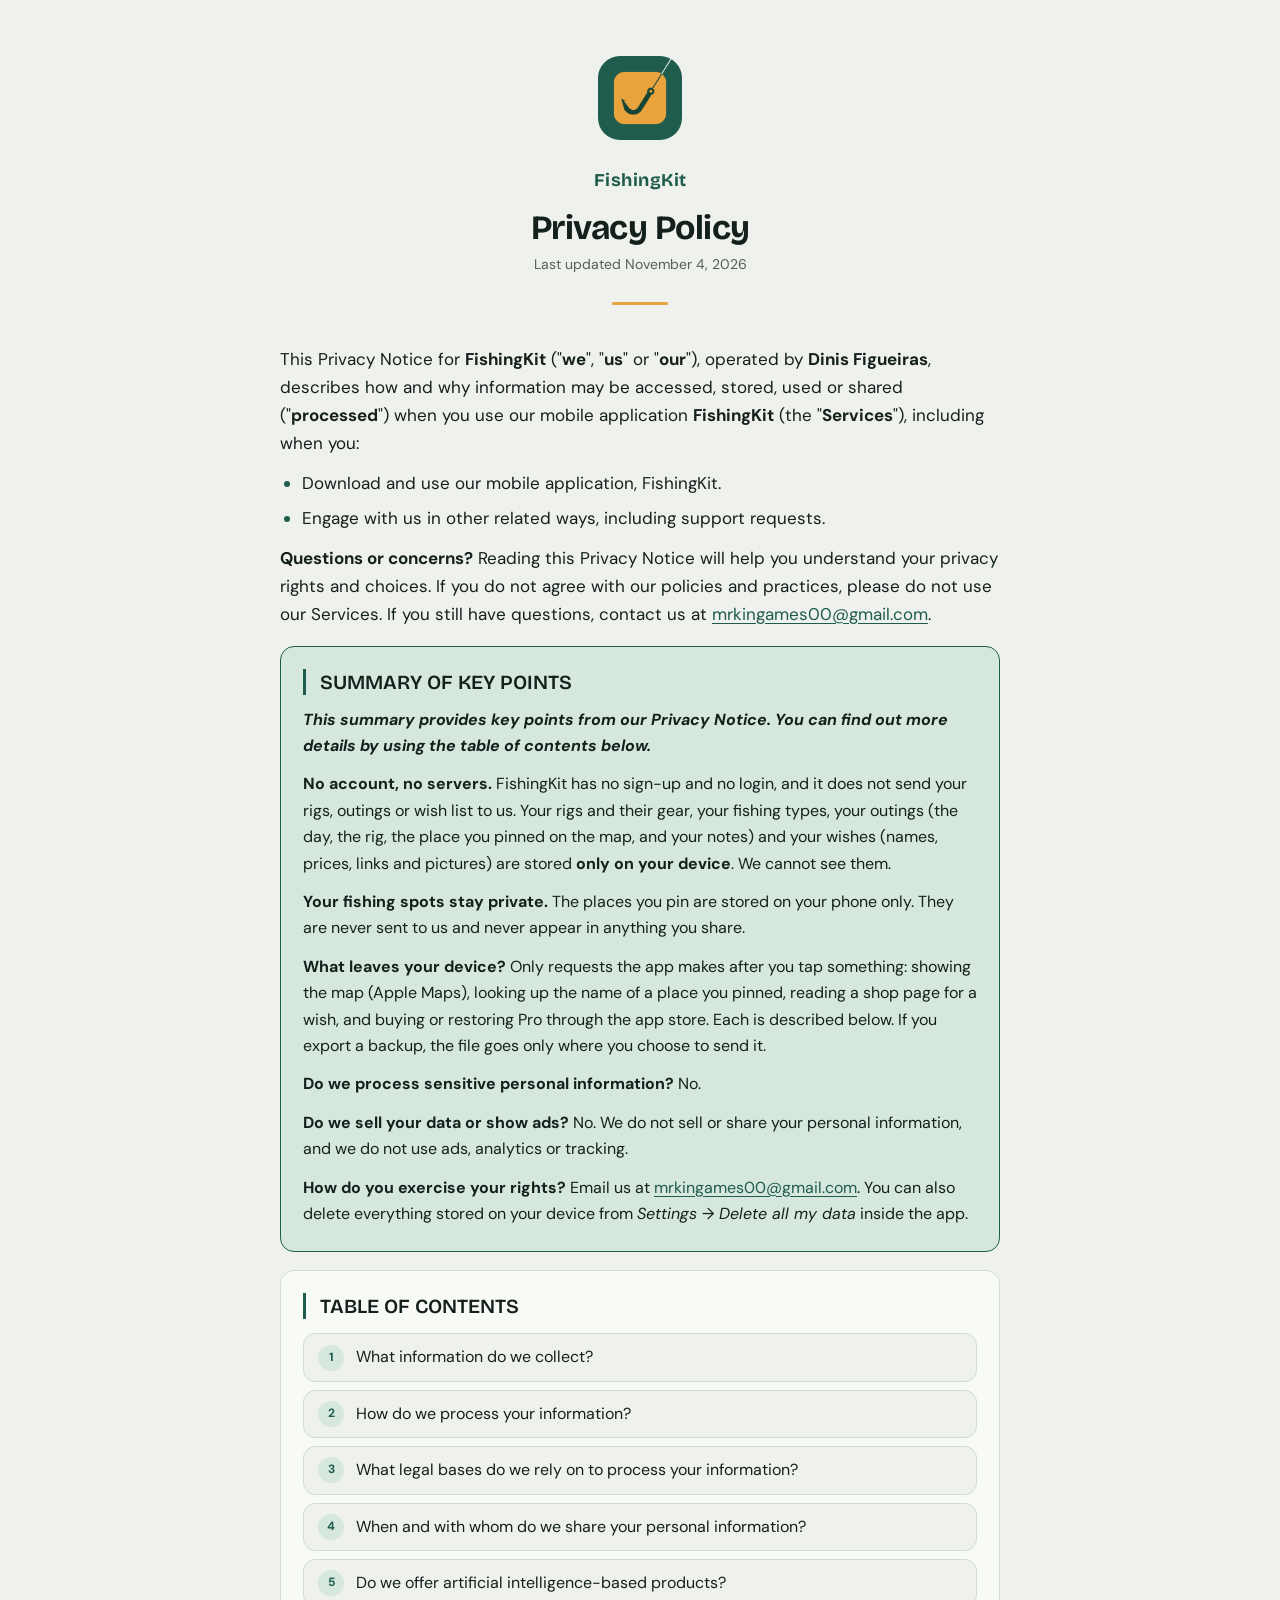
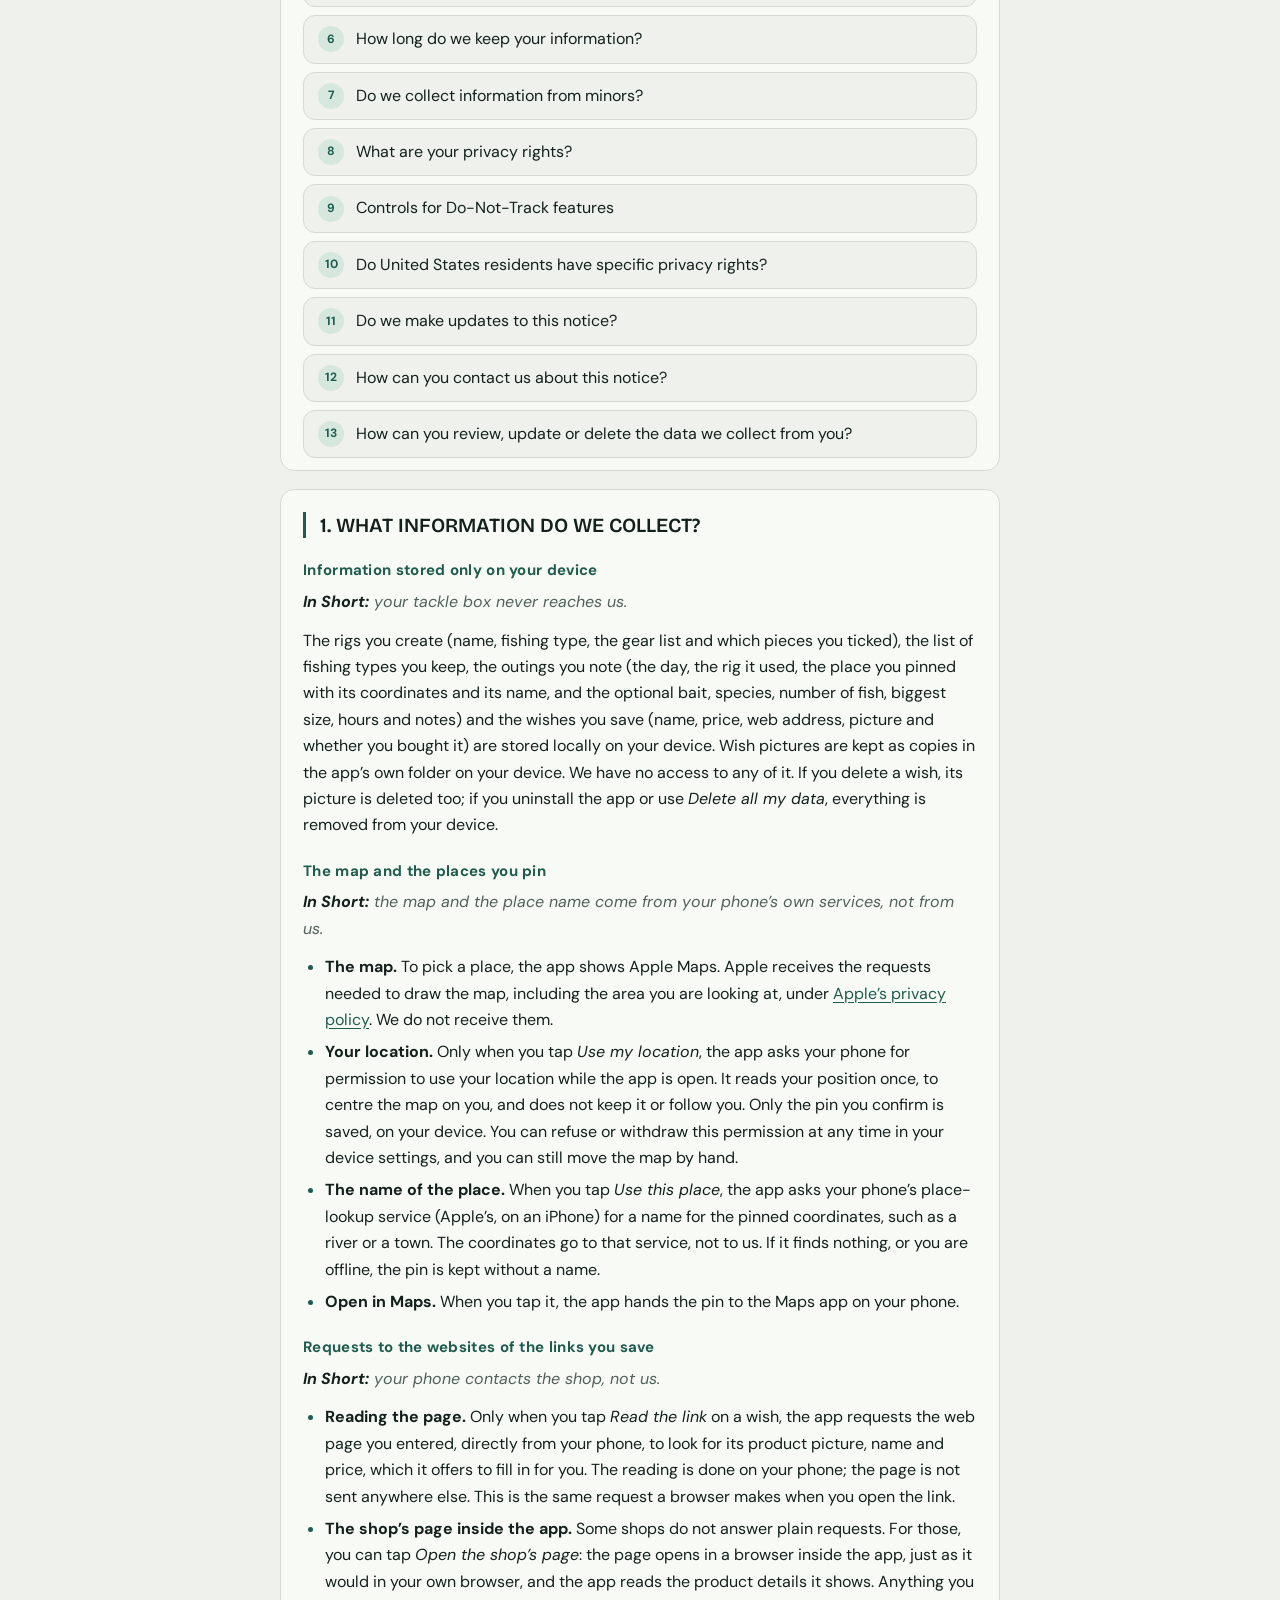
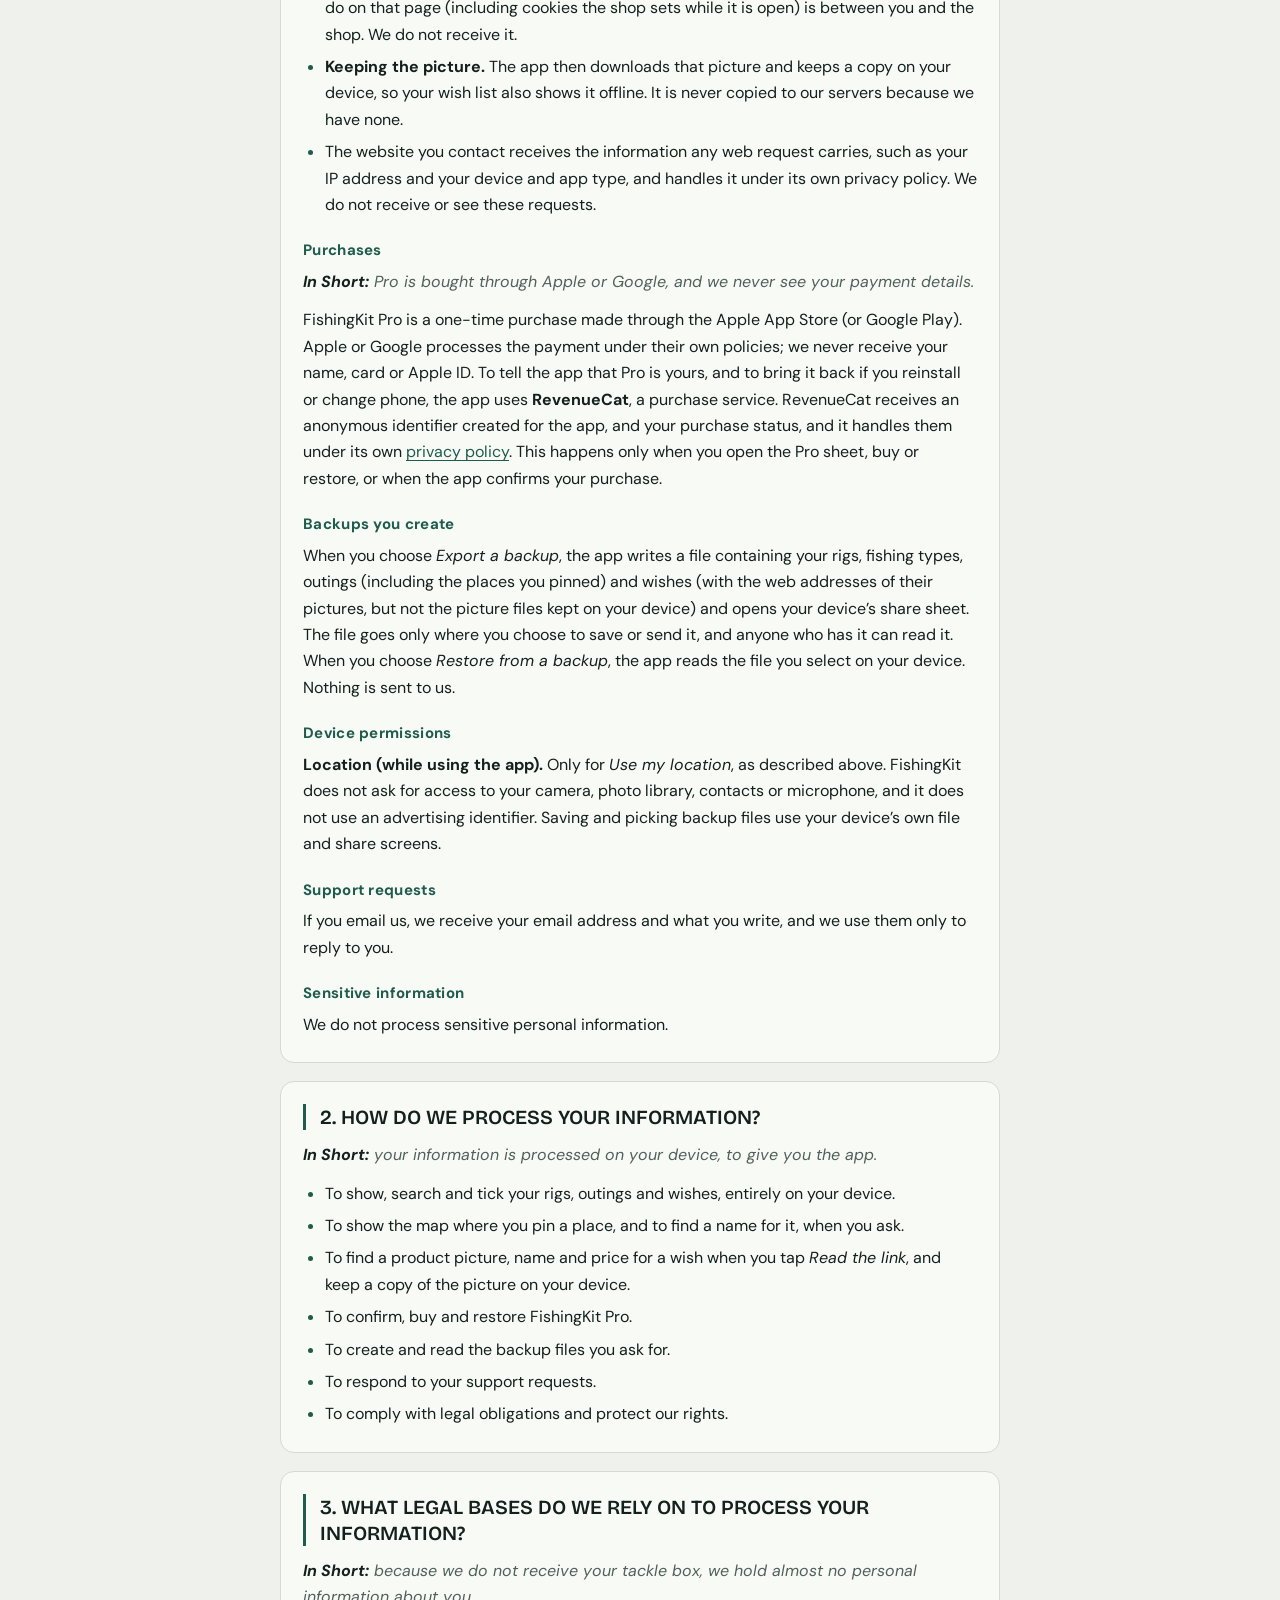
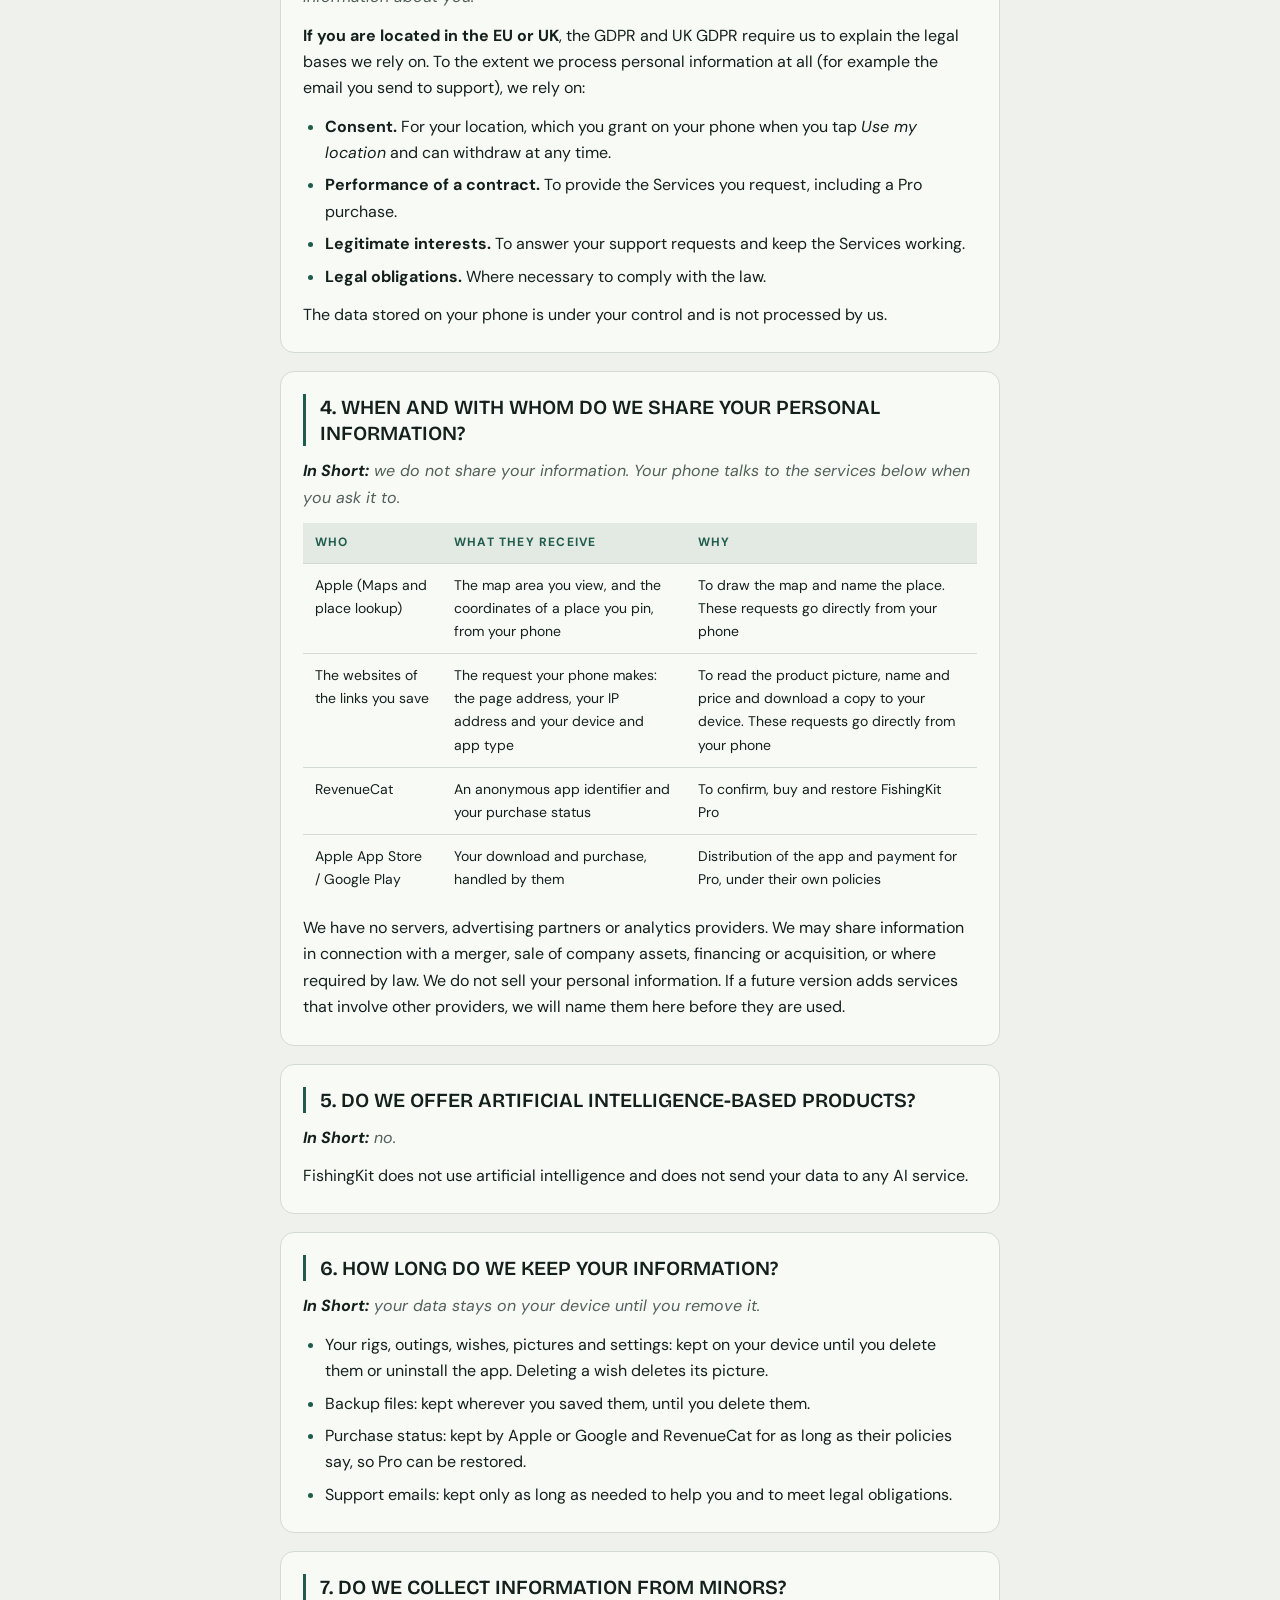
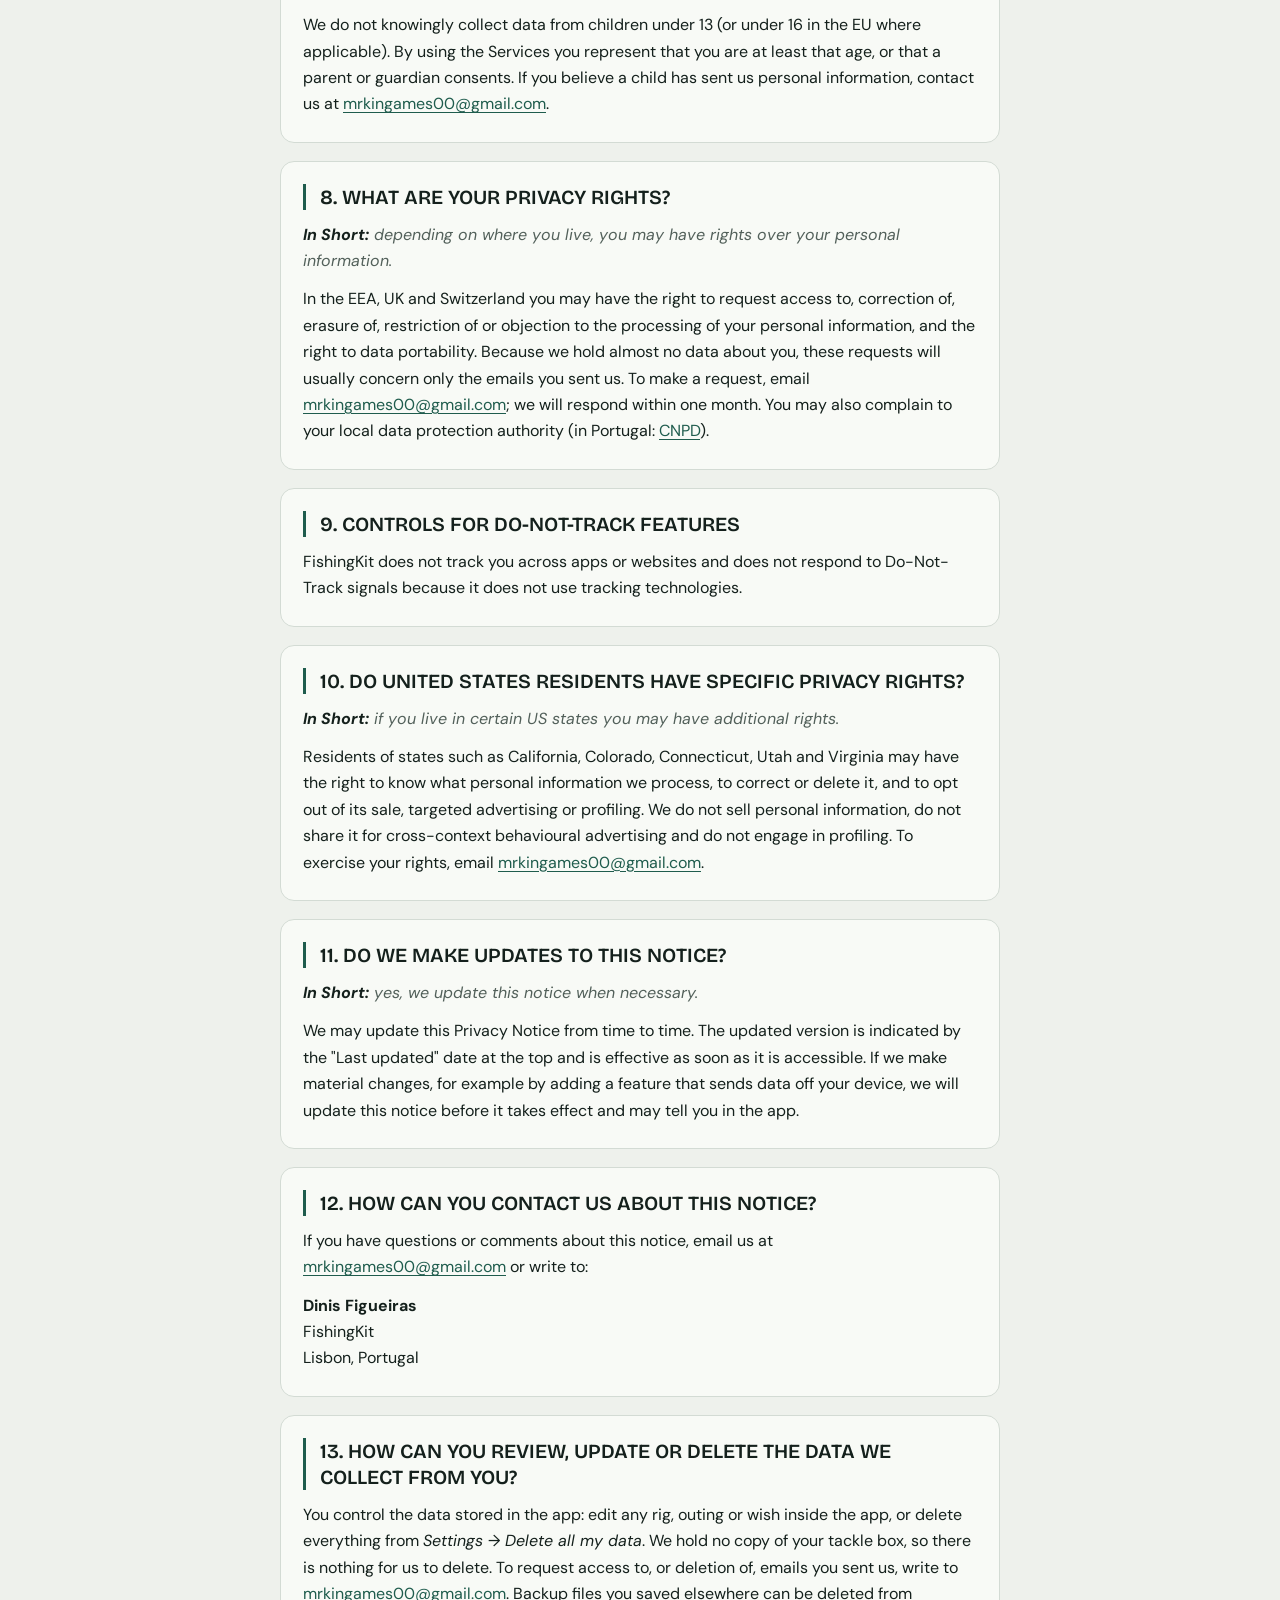
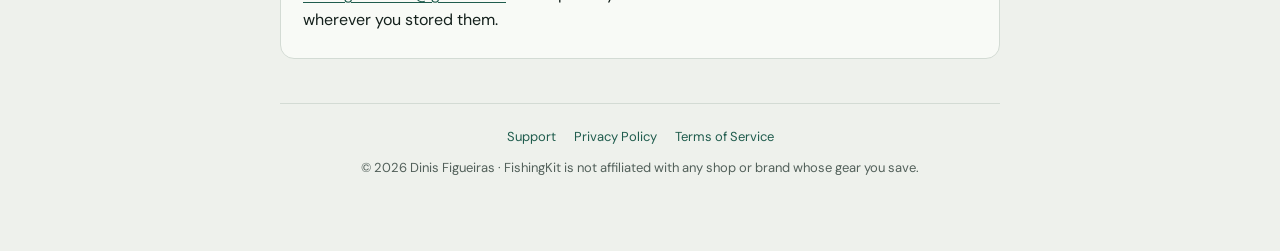
==== privacy.html @ 6d9bc1a1 "FishingKit legal site: help and support, privacy policy and terms Co-Authored-By: Claude Sonnet 5.5 " ====
<!DOCTYPE html>
<html lang="en">
<head>
<meta charset="utf-8">
<meta name="viewport" content="width=device-width, initial-scale=1">
<meta name="theme-color" content="#EEF1EC">
<title>FishingKit: Privacy Policy</title>
<link rel="icon" href="icon.png">
<link rel="preconnect" href="https://fonts.googleapis.com">
<link rel="stylesheet" href="https://fonts.googleapis.com/css2?family=Bricolage+Grotesque:wght@600;700&amp;family=DM+Sans:wght@400;500;700&amp;display=swap">
<link rel="stylesheet" href="style.css">
</head>
<body>
<div class="wrap">

<header class="site-header">
  <a href="./"><img class="logo" src="icon.png" alt="FishingKit" width="84" height="84"></a>
  <div class="lockup">FishingKit</div>
  <h1>Privacy Policy</h1>
  <p class="subtitle">Last updated November 4, 2026</p>
  <div class="rule"></div>
</header>

<div class="lead"><p>This Privacy Notice for <strong>FishingKit</strong> ("<strong>we</strong>", "<strong>us</strong>" or "<strong>our</strong>"), operated by <strong>Dinis Figueiras</strong>, describes how and why information may be accessed, stored, used or shared ("<strong>processed</strong>") when you use our mobile application <strong>FishingKit</strong> (the "<strong>Services</strong>"), including when you:</p>
<ul>
  <li>Download and use our mobile application, FishingKit.</li>
  <li>Engage with us in other related ways, including support requests.</li>
</ul>
<p><strong>Questions or concerns?</strong> Reading this Privacy Notice will help you understand your privacy rights and choices. If you do not agree with our policies and practices, please do not use our Services. If you still have questions, contact us at <a href="mailto:mrkingames00@gmail.com">mrkingames00@gmail.com</a>.</p></div>

<section class="summary"><h2>SUMMARY OF KEY POINTS</h2>
<p><strong><em>This summary provides key points from our Privacy Notice. You can find out more details by using the table of contents below.</em></strong></p>
<p><strong>No account, no servers.</strong> FishingKit has no sign-up and no login, and it does not send your rigs, outings or wish list to us. Your rigs and their gear, your fishing types, your outings (the day, the rig, the place you pinned on the map, and your notes) and your wishes (names, prices, links and pictures) are stored <strong>only on your device</strong>. We cannot see them.</p>
<p><strong>Your fishing spots stay private.</strong> The places you pin are stored on your phone only. They are never sent to us and never appear in anything you share.</p>
<p><strong>What leaves your device?</strong> Only requests the app makes after you tap something: showing the map (Apple Maps), looking up the name of a place you pinned, reading a shop page for a wish, and buying or restoring Pro through the app store. Each is described below. If you export a backup, the file goes only where you choose to send it.</p>
<p><strong>Do we process sensitive personal information?</strong> No.</p>
<p><strong>Do we sell your data or show ads?</strong> No. We do not sell or share your personal information, and we do not use ads, analytics or tracking.</p>
<p><strong>How do you exercise your rights?</strong> Email us at <a href="mailto:mrkingames00@gmail.com">mrkingames00@gmail.com</a>. You can also delete everything stored on your device from <em>Settings &rarr; Delete all my data</em> inside the app.</p></section>

<section><h2 id="toc">TABLE OF CONTENTS</h2>
<ol>
  <li><a href="#infocollect">What information do we collect?</a></li>
  <li><a href="#infouse">How do we process your information?</a></li>
  <li><a href="#legalbases">What legal bases do we rely on to process your information?</a></li>
  <li><a href="#whoshare">When and with whom do we share your personal information?</a></li>
  <li><a href="#ai">Do we offer artificial intelligence-based products?</a></li>
  <li><a href="#inforetain">How long do we keep your information?</a></li>
  <li><a href="#infominors">Do we collect information from minors?</a></li>
  <li><a href="#privacyrights">What are your privacy rights?</a></li>
  <li><a href="#DNT">Controls for Do-Not-Track features</a></li>
  <li><a href="#uslaws">Do United States residents have specific privacy rights?</a></li>
  <li><a href="#policyupdates">Do we make updates to this notice?</a></li>
  <li><a href="#contact">How can you contact us about this notice?</a></li>
  <li><a href="#request">How can you review, update or delete the data we collect from you?</a></li>
</ol></section>

<section><h2 id="infocollect">1. WHAT INFORMATION DO WE COLLECT?</h2>
<h3>Information stored only on your device</h3>
<p class="short"><strong>In Short:</strong> your tackle box never reaches us.</p>
<p>The rigs you create (name, fishing type, the gear list and which pieces you ticked), the list of fishing types you keep, the outings you note (the day, the rig it used, the place you pinned with its coordinates and its name, and the optional bait, species, number of fish, biggest size, hours and notes) and the wishes you save (name, price, web address, picture and whether you bought it) are stored locally on your device. Wish pictures are kept as copies in the app&rsquo;s own folder on your device. We have no access to any of it. If you delete a wish, its picture is deleted too; if you uninstall the app or use <em>Delete all my data</em>, everything is removed from your device.</p>

<h3>The map and the places you pin</h3>
<p class="short"><strong>In Short:</strong> the map and the place name come from your phone&rsquo;s own services, not from us.</p>
<ul>
  <li><strong>The map.</strong> To pick a place, the app shows Apple Maps. Apple receives the requests needed to draw the map, including the area you are looking at, under <a href="https://www.apple.com/legal/privacy/" target="_blank" rel="noopener noreferrer">Apple&rsquo;s privacy policy</a>. We do not receive them.</li>
  <li><strong>Your location.</strong> Only when you tap <em>Use my location</em>, the app asks your phone for permission to use your location while the app is open. It reads your position once, to centre the map on you, and does not keep it or follow you. Only the pin you confirm is saved, on your device. You can refuse or withdraw this permission at any time in your device settings, and you can still move the map by hand.</li>
  <li><strong>The name of the place.</strong> When you tap <em>Use this place</em>, the app asks your phone&rsquo;s place-lookup service (Apple&rsquo;s, on an iPhone) for a name for the pinned coordinates, such as a river or a town. The coordinates go to that service, not to us. If it finds nothing, or you are offline, the pin is kept without a name.</li>
  <li><strong>Open in Maps.</strong> When you tap it, the app hands the pin to the Maps app on your phone.</li>
</ul>

<h3>Requests to the websites of the links you save</h3>
<p class="short"><strong>In Short:</strong> your phone contacts the shop, not us.</p>
<ul>
  <li><strong>Reading the page.</strong> Only when you tap <em>Read the link</em> on a wish, the app requests the web page you entered, directly from your phone, to look for its product picture, name and price, which it offers to fill in for you. The reading is done on your phone; the page is not sent anywhere else. This is the same request a browser makes when you open the link.</li>
  <li><strong>The shop&rsquo;s page inside the app.</strong> Some shops do not answer plain requests. For those, you can tap <em>Open the shop&rsquo;s page</em>: the page opens in a browser inside the app, just as it would in your own browser, and the app reads the product details it shows. Anything you do on that page (including cookies the shop sets while it is open) is between you and the shop. We do not receive it.</li>
  <li><strong>Keeping the picture.</strong> The app then downloads that picture and keeps a copy on your device, so your wish list also shows it offline. It is never copied to our servers because we have none.</li>
  <li>The website you contact receives the information any web request carries, such as your IP address and your device and app type, and handles it under its own privacy policy. We do not receive or see these requests.</li>
</ul>

<h3>Purchases</h3>
<p class="short"><strong>In Short:</strong> Pro is bought through Apple or Google, and we never see your payment details.</p>
<p>FishingKit Pro is a one-time purchase made through the Apple App Store (or Google Play). Apple or Google processes the payment under their own policies; we never receive your name, card or Apple ID. To tell the app that Pro is yours, and to bring it back if you reinstall or change phone, the app uses <strong>RevenueCat</strong>, a purchase service. RevenueCat receives an anonymous identifier created for the app, and your purchase status, and it handles them under its own <a href="https://www.revenuecat.com/privacy" target="_blank" rel="noopener noreferrer">privacy policy</a>. This happens only when you open the Pro sheet, buy or restore, or when the app confirms your purchase.</p>

<h3>Backups you create</h3>
<p>When you choose <em>Export a backup</em>, the app writes a file containing your rigs, fishing types, outings (including the places you pinned) and wishes (with the web addresses of their pictures, but not the picture files kept on your device) and opens your device&rsquo;s share sheet. The file goes only where you choose to save or send it, and anyone who has it can read it. When you choose <em>Restore from a backup</em>, the app reads the file you select on your device. Nothing is sent to us.</p>

<h3>Device permissions</h3>
<p><strong>Location (while using the app).</strong> Only for <em>Use my location</em>, as described above. FishingKit does not ask for access to your camera, photo library, contacts or microphone, and it does not use an advertising identifier. Saving and picking backup files use your device&rsquo;s own file and share screens.</p>

<h3>Support requests</h3>
<p>If you email us, we receive your email address and what you write, and we use them only to reply to you.</p>

<h3>Sensitive information</h3>
<p>We do not process sensitive personal information.</p></section>

<section><h2 id="infouse">2. HOW DO WE PROCESS YOUR INFORMATION?</h2>
<p class="short"><strong>In Short:</strong> your information is processed on your device, to give you the app.</p>
<ul>
  <li>To show, search and tick your rigs, outings and wishes, entirely on your device.</li>
  <li>To show the map where you pin a place, and to find a name for it, when you ask.</li>
  <li>To find a product picture, name and price for a wish when you tap <em>Read the link</em>, and keep a copy of the picture on your device.</li>
  <li>To confirm, buy and restore FishingKit Pro.</li>
  <li>To create and read the backup files you ask for.</li>
  <li>To respond to your support requests.</li>
  <li>To comply with legal obligations and protect our rights.</li>
</ul></section>

<section><h2 id="legalbases">3. WHAT LEGAL BASES DO WE RELY ON TO PROCESS YOUR INFORMATION?</h2>
<p class="short"><strong>In Short:</strong> because we do not receive your tackle box, we hold almost no personal information about you.</p>
<p><strong>If you are located in the EU or UK</strong>, the GDPR and UK GDPR require us to explain the legal bases we rely on. To the extent we process personal information at all (for example the email you send to support), we rely on:</p>
<ul>
  <li><strong>Consent.</strong> For your location, which you grant on your phone when you tap <em>Use my location</em> and can withdraw at any time.</li>
  <li><strong>Performance of a contract.</strong> To provide the Services you request, including a Pro purchase.</li>
  <li><strong>Legitimate interests.</strong> To answer your support requests and keep the Services working.</li>
  <li><strong>Legal obligations.</strong> Where necessary to comply with the law.</li>
</ul>
<p>The data stored on your phone is under your control and is not processed by us.</p></section>

<section><h2 id="whoshare">4. WHEN AND WITH WHOM DO WE SHARE YOUR PERSONAL INFORMATION?</h2>
<p class="short"><strong>In Short:</strong> we do not share your information. Your phone talks to the services below when you ask it to.</p>
<div class="table-scroll"><table>
  <tr><th>Who</th><th>What they receive</th><th>Why</th></tr>
  <tr><td>Apple (Maps and place lookup)</td><td>The map area you view, and the coordinates of a place you pin, from your phone</td><td>To draw the map and name the place. These requests go directly from your phone</td></tr>
  <tr><td>The websites of the links you save</td><td>The request your phone makes: the page address, your IP address and your device and app type</td><td>To read the product picture, name and price and download a copy to your device. These requests go directly from your phone</td></tr>
  <tr><td>RevenueCat</td><td>An anonymous app identifier and your purchase status</td><td>To confirm, buy and restore FishingKit Pro</td></tr>
  <tr><td>Apple App Store / Google Play</td><td>Your download and purchase, handled by them</td><td>Distribution of the app and payment for Pro, under their own policies</td></tr>
</table></div>
<p>We have no servers, advertising partners or analytics providers. We may share information in connection with a merger, sale of company assets, financing or acquisition, or where required by law. We do not sell your personal information. If a future version adds services that involve other providers, we will name them here before they are used.</p></section>

<section><h2 id="ai">5. DO WE OFFER ARTIFICIAL INTELLIGENCE-BASED PRODUCTS?</h2>
<p class="short"><strong>In Short:</strong> no.</p>
<p>FishingKit does not use artificial intelligence and does not send your data to any AI service.</p></section>

<section><h2 id="inforetain">6. HOW LONG DO WE KEEP YOUR INFORMATION?</h2>
<p class="short"><strong>In Short:</strong> your data stays on your device until you remove it.</p>
<ul>
  <li>Your rigs, outings, wishes, pictures and settings: kept on your device until you delete them or uninstall the app. Deleting a wish deletes its picture.</li>
  <li>Backup files: kept wherever you saved them, until you delete them.</li>
  <li>Purchase status: kept by Apple or Google and RevenueCat for as long as their policies say, so Pro can be restored.</li>
  <li>Support emails: kept only as long as needed to help you and to meet legal obligations.</li>
</ul></section>

<section><h2 id="infominors">7. DO WE COLLECT INFORMATION FROM MINORS?</h2>
<p>We do not knowingly collect data from children under 13 (or under 16 in the EU where applicable). By using the Services you represent that you are at least that age, or that a parent or guardian consents. If you believe a child has sent us personal information, contact us at <a href="mailto:mrkingames00@gmail.com">mrkingames00@gmail.com</a>.</p></section>

<section><h2 id="privacyrights">8. WHAT ARE YOUR PRIVACY RIGHTS?</h2>
<p class="short"><strong>In Short:</strong> depending on where you live, you may have rights over your personal information.</p>
<p>In the EEA, UK and Switzerland you may have the right to request access to, correction of, erasure of, restriction of or objection to the processing of your personal information, and the right to data portability. Because we hold almost no data about you, these requests will usually concern only the emails you sent us. To make a request, email <a href="mailto:mrkingames00@gmail.com">mrkingames00@gmail.com</a>; we will respond within one month. You may also complain to your local data protection authority (in Portugal: <a href="https://www.cnpd.pt" target="_blank" rel="noopener noreferrer">CNPD</a>).</p></section>

<section><h2 id="DNT">9. CONTROLS FOR DO-NOT-TRACK FEATURES</h2>
<p>FishingKit does not track you across apps or websites and does not respond to Do-Not-Track signals because it does not use tracking technologies.</p></section>

<section><h2 id="uslaws">10. DO UNITED STATES RESIDENTS HAVE SPECIFIC PRIVACY RIGHTS?</h2>
<p class="short"><strong>In Short:</strong> if you live in certain US states you may have additional rights.</p>
<p>Residents of states such as California, Colorado, Connecticut, Utah and Virginia may have the right to know what personal information we process, to correct or delete it, and to opt out of its sale, targeted advertising or profiling. We do not sell personal information, do not share it for cross-context behavioural advertising and do not engage in profiling. To exercise your rights, email <a href="mailto:mrkingames00@gmail.com">mrkingames00@gmail.com</a>.</p></section>

<section><h2 id="policyupdates">11. DO WE MAKE UPDATES TO THIS NOTICE?</h2>
<p class="short"><strong>In Short:</strong> yes, we update this notice when necessary.</p>
<p>We may update this Privacy Notice from time to time. The updated version is indicated by the "Last updated" date at the top and is effective as soon as it is accessible. If we make material changes, for example by adding a feature that sends data off your device, we will update this notice before it takes effect and may tell you in the app.</p></section>

<section><h2 id="contact">12. HOW CAN YOU CONTACT US ABOUT THIS NOTICE?</h2>
<p>If you have questions or comments about this notice, email us at <a href="mailto:mrkingames00@gmail.com">mrkingames00@gmail.com</a> or write to:</p>
<p><strong>Dinis Figueiras</strong><br>FishingKit<br>Lisbon, Portugal</p></section>

<section><h2 id="request">13. HOW CAN YOU REVIEW, UPDATE OR DELETE THE DATA WE COLLECT FROM YOU?</h2>
<p>You control the data stored in the app: edit any rig, outing or wish inside the app, or delete everything from <em>Settings &rarr; Delete all my data</em>. We hold no copy of your tackle box, so there is nothing for us to delete. To request access to, or deletion of, emails you sent us, write to <a href="mailto:mrkingames00@gmail.com">mrkingames00@gmail.com</a>. Backup files you saved elsewhere can be deleted from wherever you stored them.</p></section>

<footer class="site-footer">
  <nav>
    <a href="./">Support</a>
    <a href="privacy.html">Privacy Policy</a>
    <a href="terms.html">Terms of Service</a>
  </nav>
  <div>&copy; 2026 Dinis Figueiras &middot; FishingKit is not affiliated with any shop or brand whose gear you save.</div>
</footer>

</div>
</body>
</html>
---- style.css ----
/* FishingKit: shared style for index / privacy / terms.
   Tokens mirror src/theme/theme.ts ("Dawn on the water"): fog-pale ground, river green for every action,
   sunrise amber only on the mark at the top. */
:root {
  --ground: #EEF1EC;
  --surface: #F8FAF6;
  --surface-muted: #E3E9E3;
  --hairline: #D3DBD4;
  --text: #14201C;
  --text-muted: #52605A;
  --primary: #1F5C4D;
  --on-primary: #FFFFFF;
  --tint: #D6E7DD;
  --brand: #E8A33D;
}

* { box-sizing: border-box; }

html { scroll-behavior: smooth; }

body {
  margin: 0;
  background: var(--ground);
  color: var(--text);
  font-family: "DM Sans", -apple-system, BlinkMacSystemFont, "Segoe UI", Roboto, Helvetica, Arial, sans-serif;
  font-size: 16px;
  line-height: 1.65;
  -webkit-font-smoothing: antialiased;
}

.wrap { max-width: 760px; margin: 0 auto; padding: 0 20px 72px; }

/* Header */
.site-header { text-align: center; padding: 56px 0 8px; }
.logo { width: 84px; height: 84px; border-radius: 22px; background: var(--primary); }
.brand { display: inline-flex; align-items: center; gap: 10px; color: var(--primary); font-weight: 700; text-decoration: none; }
.lockup { margin-top: 18px; color: var(--primary); font-family: "Bricolage Grotesque", "DM Sans", sans-serif; font-weight: 700; font-size: 18px; letter-spacing: 0.5px; }

h1 {
  margin: 12px 0 6px; color: var(--text); font-family: "Bricolage Grotesque", "DM Sans", sans-serif;
  font-size: 34px; line-height: 1.15; font-weight: 700; letter-spacing: -0.5px;
}
.subtitle { color: var(--text-muted); font-size: 14px; margin: 0; }
.rule { width: 56px; height: 3px; margin: 26px auto 0; background: var(--brand); border-radius: 2px; }

/* Content */
h2 { margin: 0 0 12px; color: var(--text); font-family: "Bricolage Grotesque", "DM Sans", sans-serif; font-size: 20px; line-height: 1.3; font-weight: 600; }
h3 { margin: 20px 0 6px; color: var(--primary); font-size: 15px; letter-spacing: 0.3px; }
p { margin: 0 0 12px; }
strong { color: var(--text); }
ul, ol { padding-left: 22px; margin: 0 0 12px; }
li { margin-bottom: 6px; }
li::marker { color: var(--primary); }
a { color: var(--primary); text-decoration: underline; text-underline-offset: 3px; word-break: break-word; }
a:hover { text-decoration-thickness: 2px; }

.lead { margin-top: 32px; font-size: 17px; }

section {
  background: var(--surface);
  border: 1px solid var(--hairline);
  border-radius: 14px;
  padding: 22px 22px 12px;
  margin-top: 18px;
}
section h2 { padding-left: 14px; border-left: 3px solid var(--primary); }
.short { color: var(--text-muted); font-style: italic; }

/* Summary callout */
.summary { background: var(--tint); border-color: var(--primary); }

/* Table of contents */
#toc + ol { list-style: none; padding: 0; margin: 14px 0 0; display: grid; gap: 8px; counter-reset: toc; }
#toc + ol li { counter-increment: toc; margin: 0; }
#toc + ol a {
  display: flex; align-items: center; gap: 12px; padding: 10px 14px; text-decoration: none;
  background: var(--ground); border: 1px solid var(--hairline); border-radius: 12px; color: var(--text);
}
#toc + ol a::before {
  content: counter(toc); min-width: 26px; height: 26px; border-radius: 13px;
  display: grid; place-items: center; background: var(--tint); color: var(--primary);
  font-weight: 700; font-size: 12px;
}
#toc + ol a:hover { border-color: var(--primary); }

/* Tables */
.table-scroll { overflow-x: auto; margin: 12px 0 14px; }
table { border-collapse: collapse; width: 100%; min-width: 480px; font-size: 14px; }
th, td { border-bottom: 1px solid var(--hairline); padding: 10px 12px; text-align: left; vertical-align: top; }
th { color: var(--primary); font-size: 12px; letter-spacing: 1.2px; text-transform: uppercase; background: var(--surface-muted); }
tr:last-child td { border-bottom: 0; }

/* Support page */
.button {
  display: inline-block; padding: 12px 22px; border-radius: 12px; text-decoration: none;
  background: var(--primary); color: var(--on-primary); font-weight: 700;
}
.button.ghost { background: transparent; color: var(--text); border: 1px solid var(--hairline); }
.button:hover { filter: brightness(1.08); }
.buttons { display: flex; flex-wrap: wrap; gap: 10px; margin: 16px 0 10px; }

details { background: var(--surface); border: 1px solid var(--hairline); border-radius: 14px; padding: 4px 18px; margin-top: 10px; }
details[open] { border-color: var(--primary); }
summary { cursor: pointer; list-style: none; color: var(--text); font-weight: 700; padding: 14px 24px 14px 0; position: relative; }
summary::-webkit-details-marker { display: none; }
summary::after { content: "+"; position: absolute; right: 0; top: 50%; transform: translateY(-50%); color: var(--primary); font-size: 22px; font-weight: 400; }
details[open] summary::after { content: "\2212"; }
details p { margin: 0 0 14px; }

/* Footer */
.site-footer { margin-top: 44px; padding-top: 22px; border-top: 1px solid var(--hairline); text-align: center; color: var(--text-muted); font-size: 13px; }
.site-footer nav { display: flex; justify-content: center; gap: 18px; flex-wrap: wrap; margin-bottom: 10px; }
.site-footer a { text-decoration: none; }
.site-footer a:hover { text-decoration: underline; }

@media (max-width: 520px) {
  h1 { font-size: 28px; }
  section { padding: 18px 16px 8px; }
}
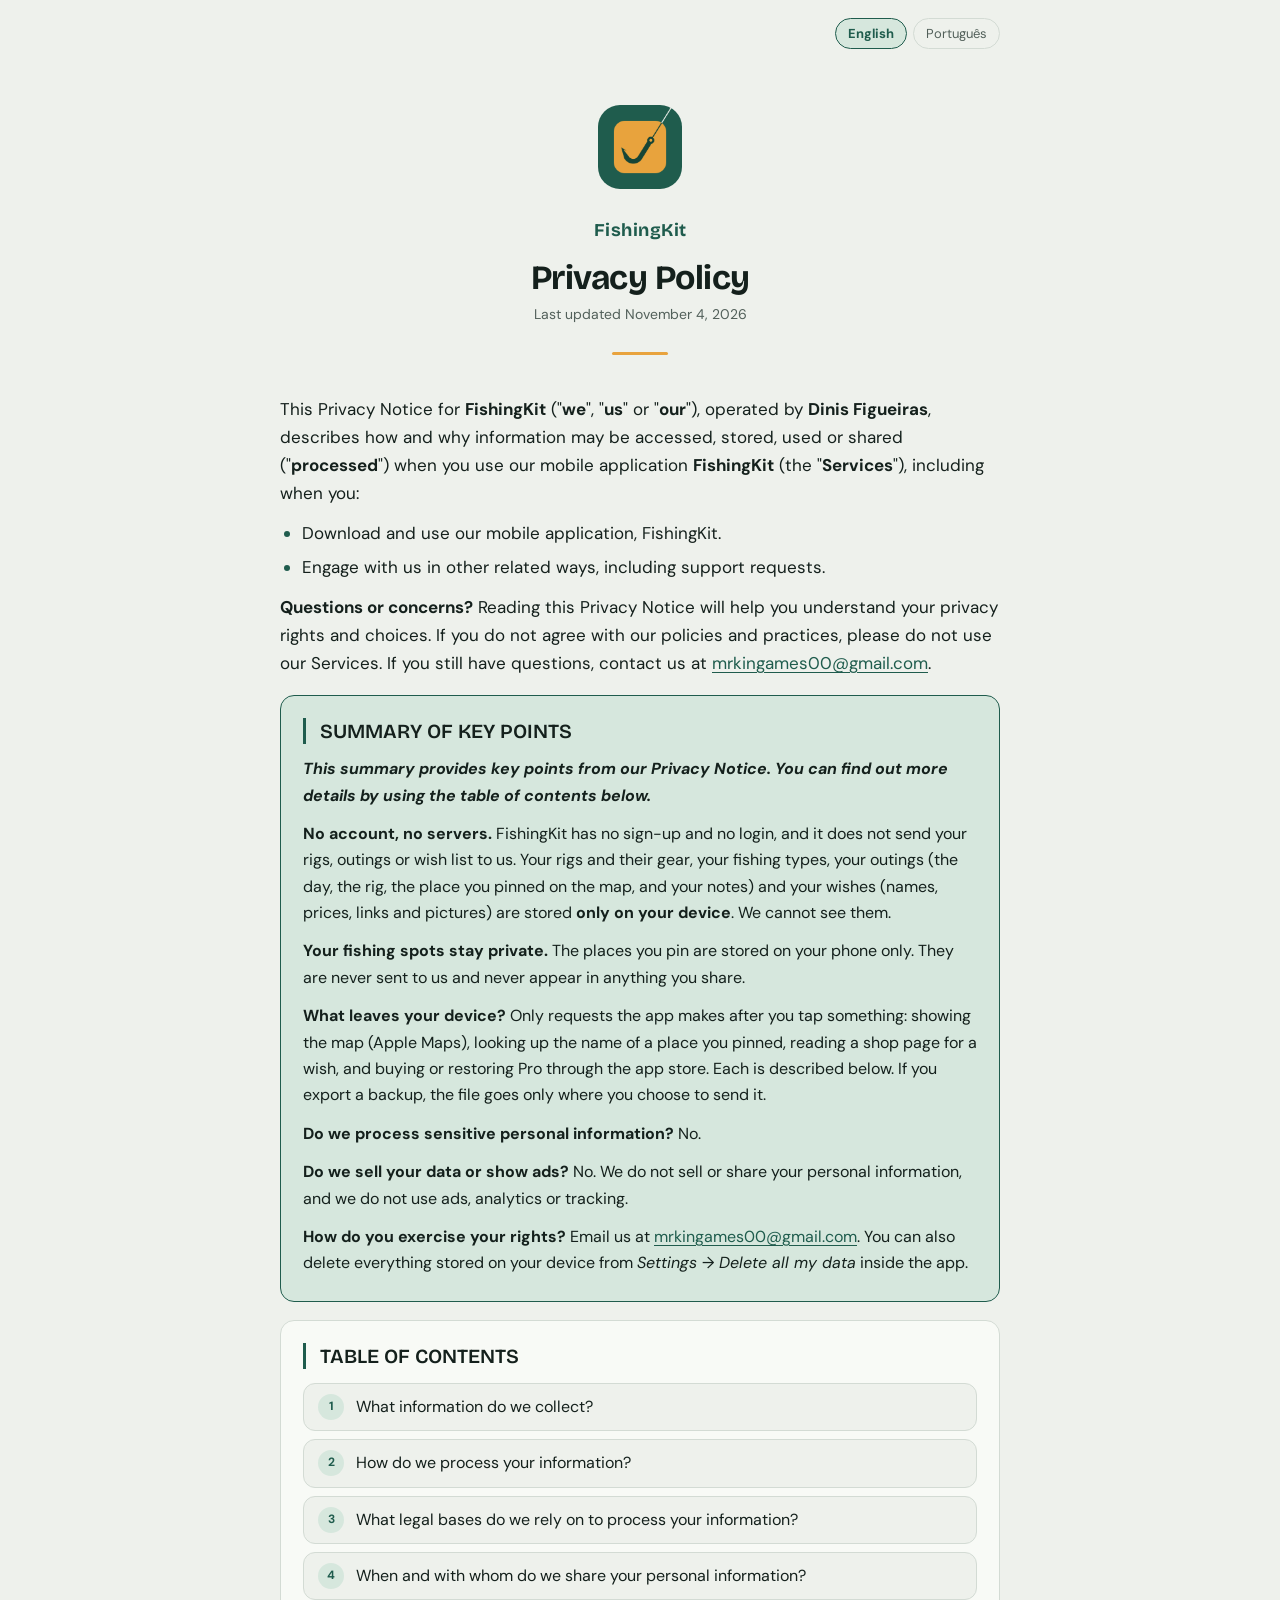
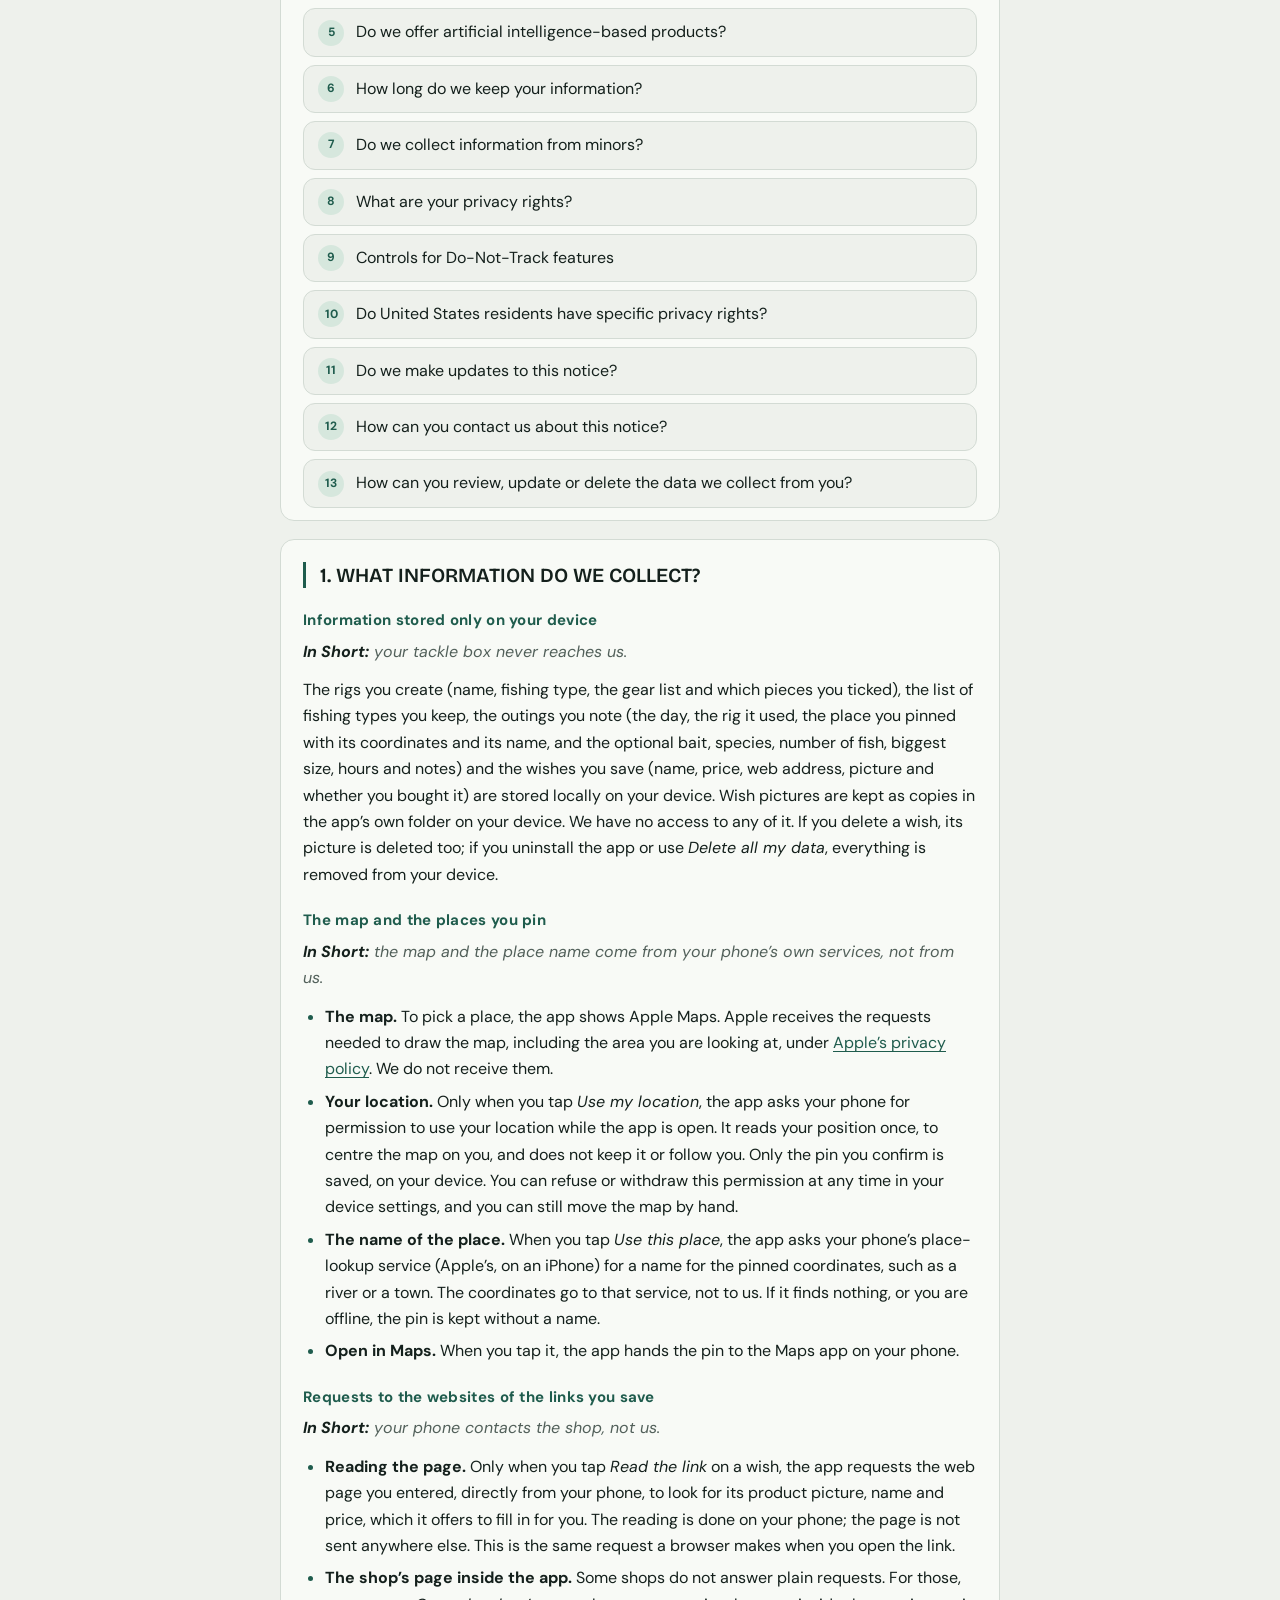
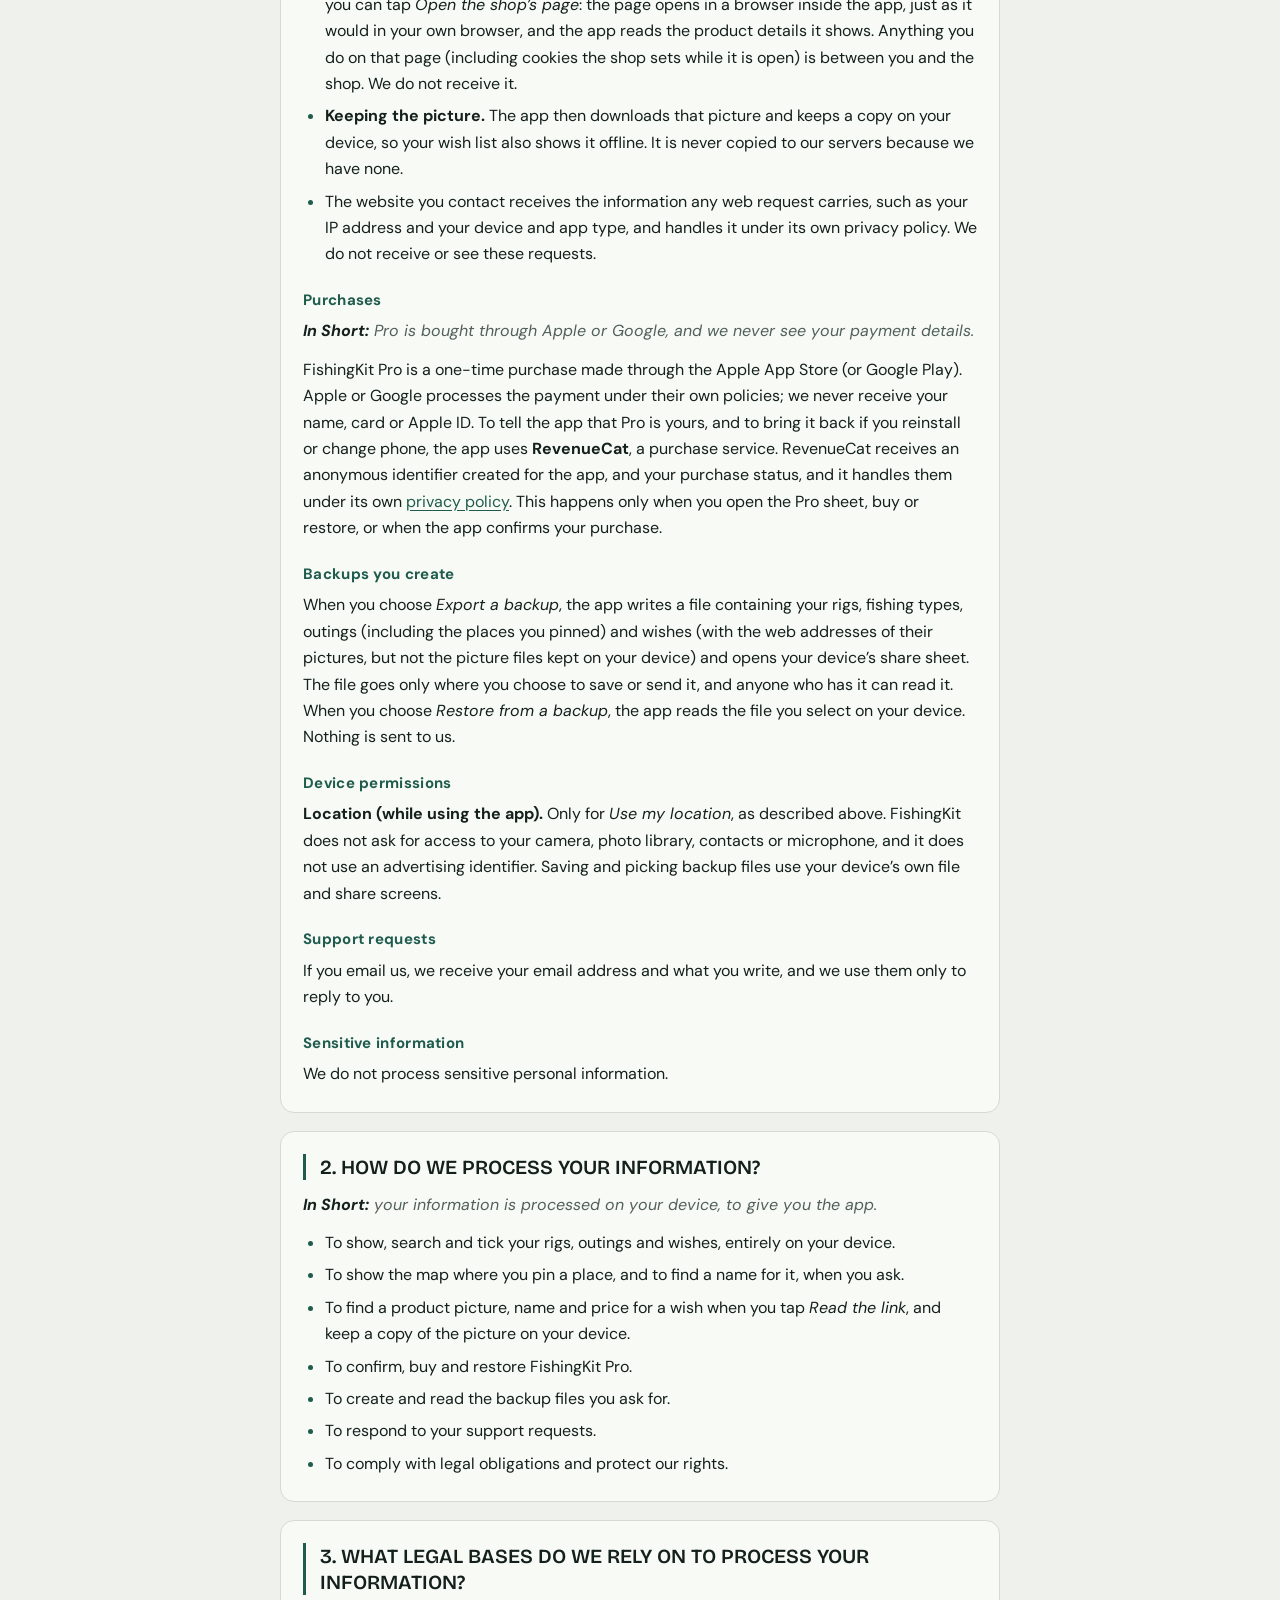
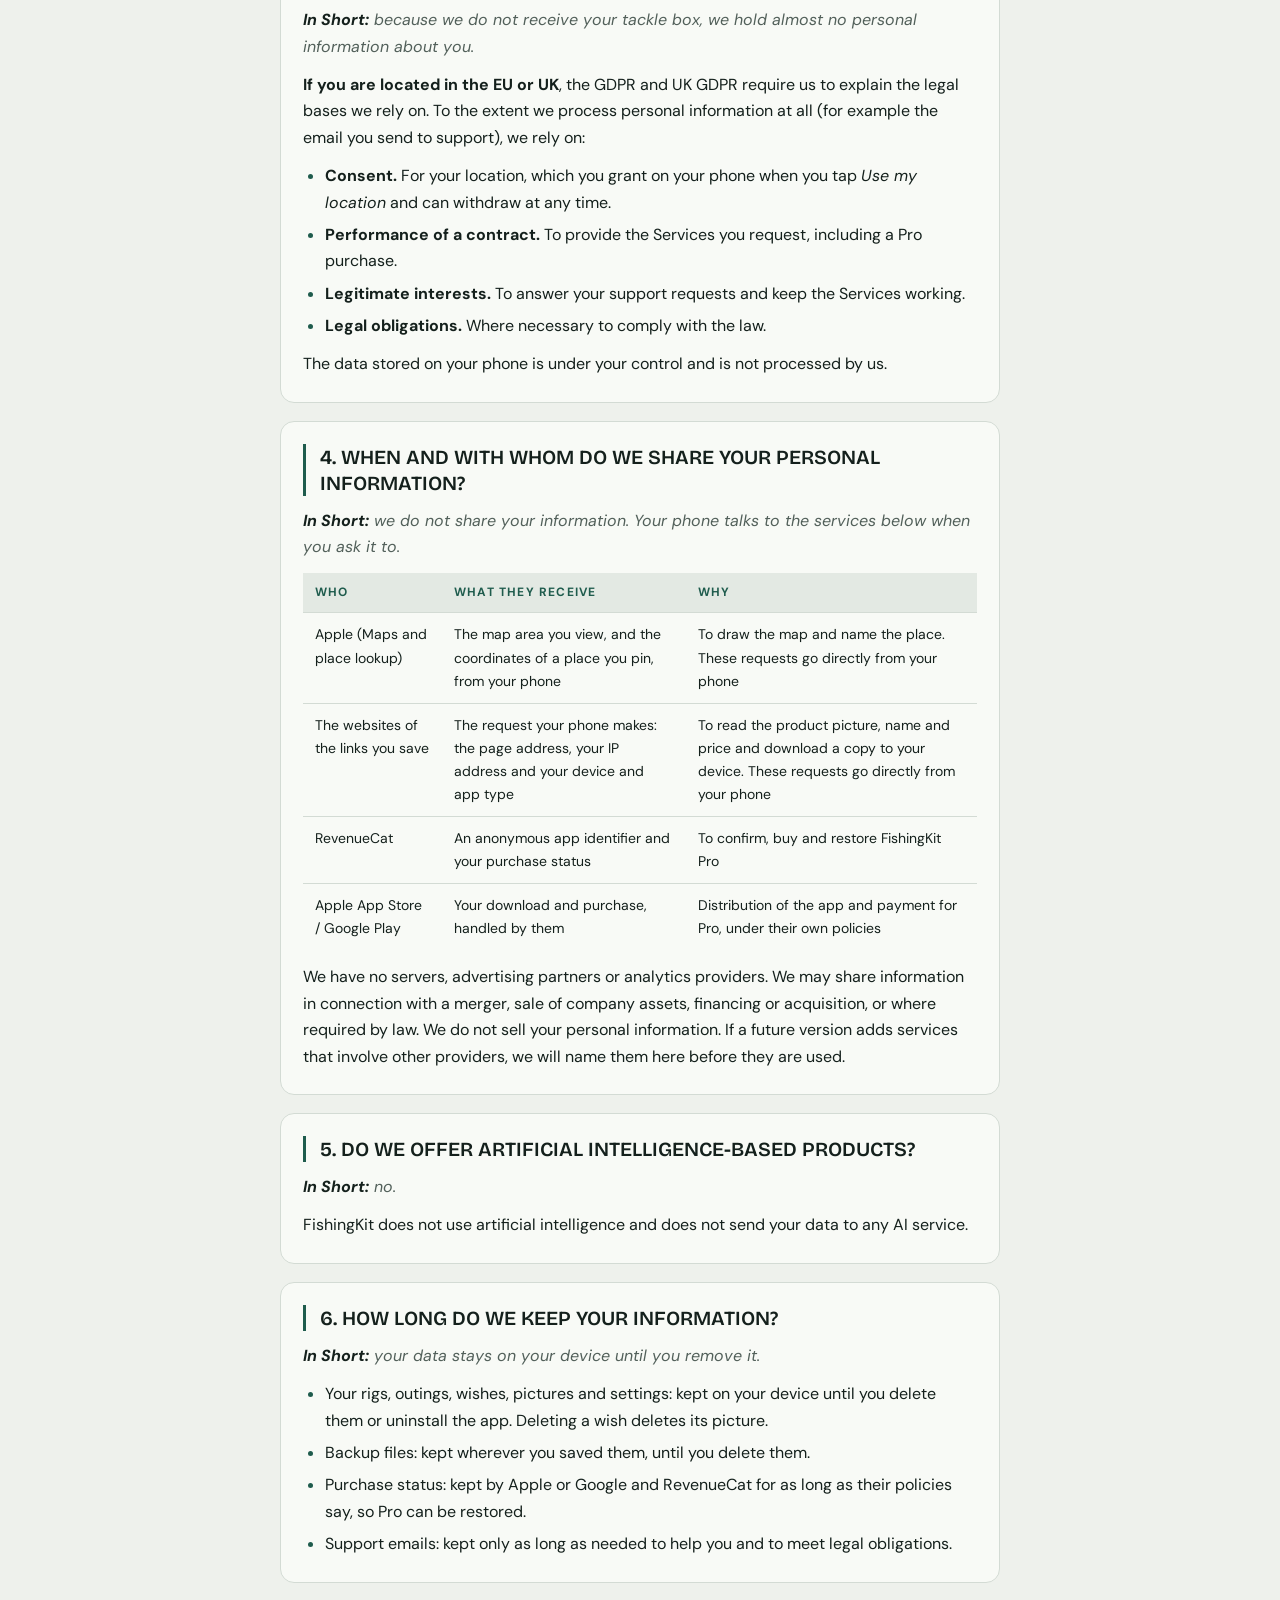
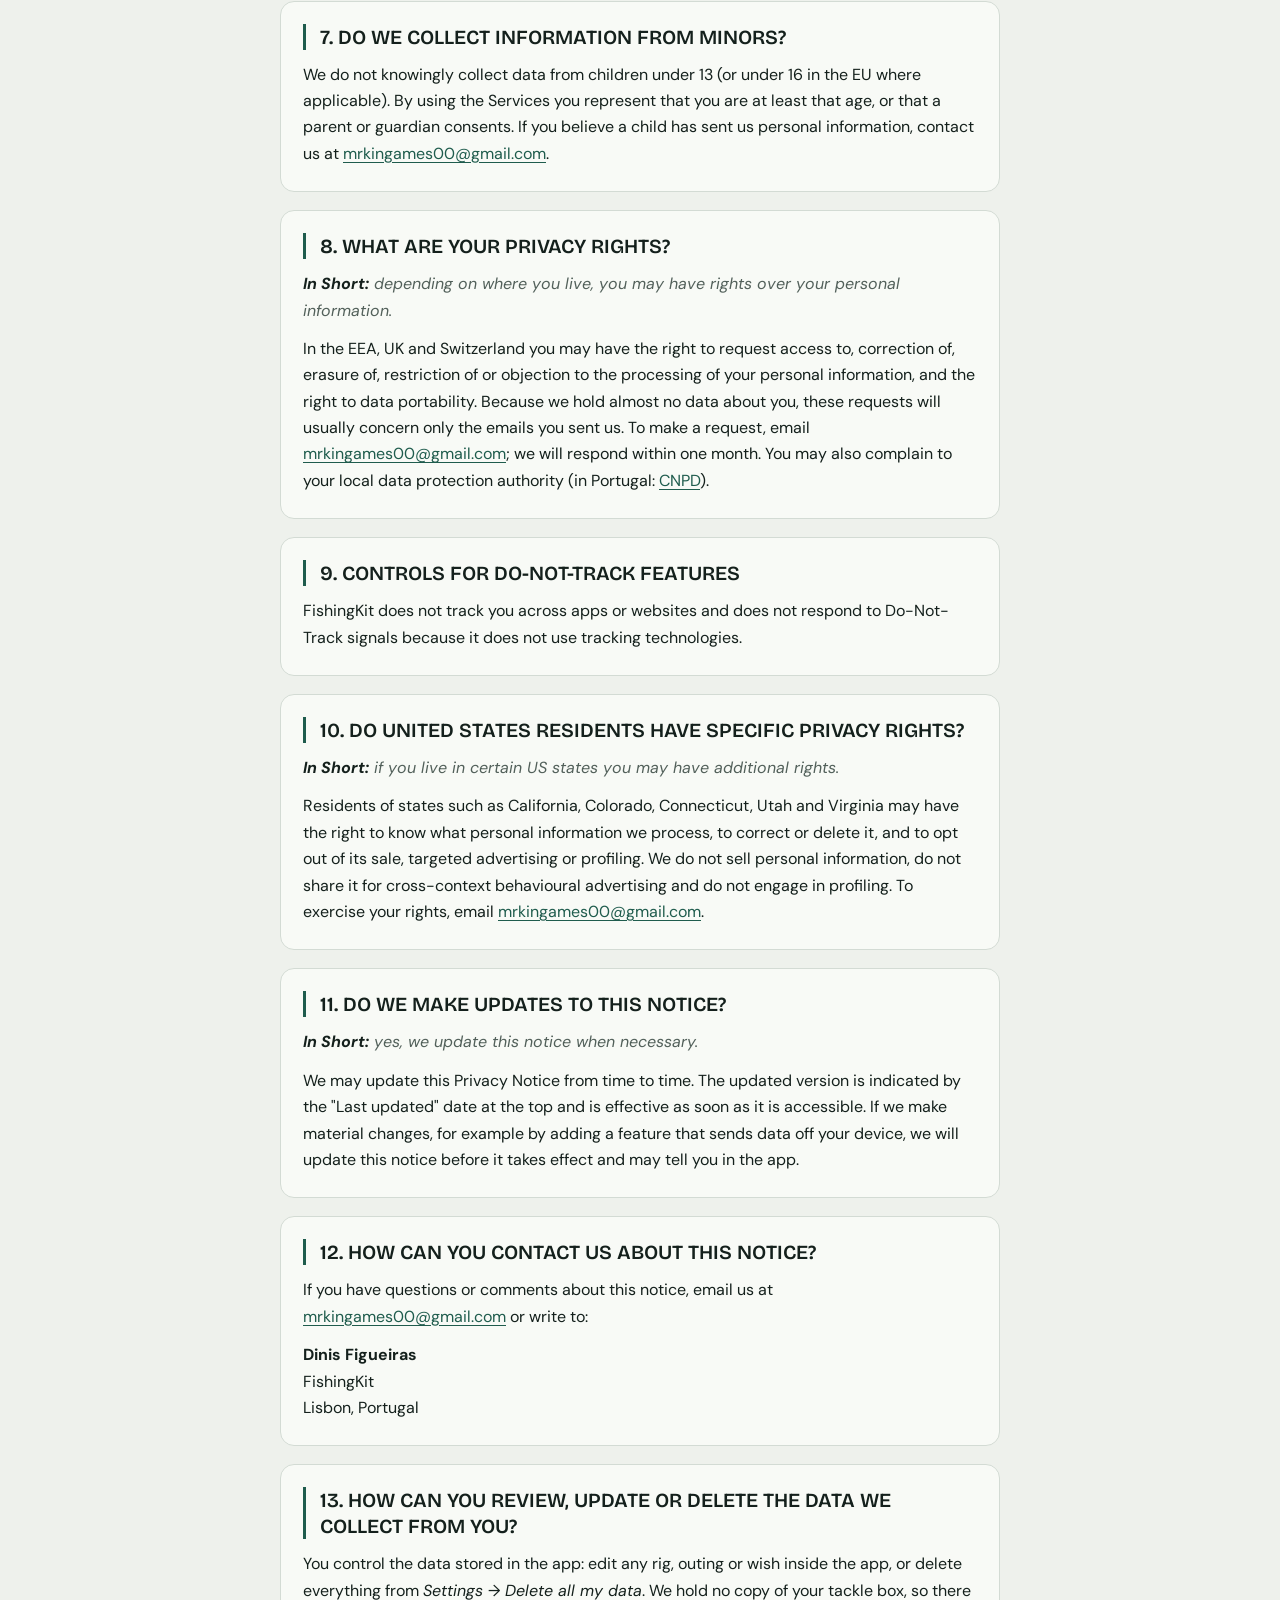
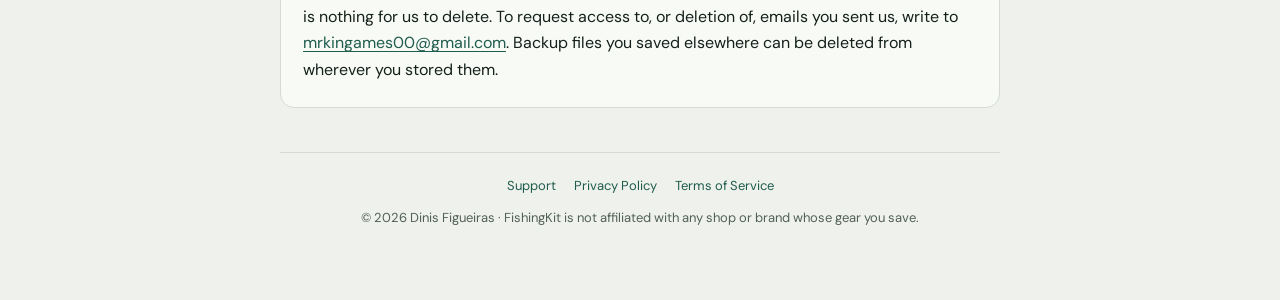
==== commit e21ee8cb: "Portuguese version of the legal site, with a language switch Co-Authored-By: Claude Sonnet 5.5 <nore" ====
--- a/privacy.html
+++ b/privacy.html
@@ -8,10 +8,14 @@
 <link rel="icon" href="icon.png">
 <link rel="preconnect" href="https://fonts.googleapis.com">
 <link rel="stylesheet" href="https://fonts.googleapis.com/css2?family=Bricolage+Grotesque:wght@600;700&amp;family=DM+Sans:wght@400;500;700&amp;display=swap">
+<link rel="alternate" hreflang="en" href="privacy.html">
+<link rel="alternate" hreflang="pt-PT" href="pt/privacy.html">
 <link rel="stylesheet" href="style.css">
 </head>
 <body>
 <div class="wrap">
+
+<nav class="lang" aria-label="Language"><span aria-current="page">English</span><a href="pt/privacy.html" lang="pt-PT">Português</a></nav>
 
 <header class="site-header">
   <a href="./"><img class="logo" src="icon.png" alt="FishingKit" width="84" height="84"></a>
--- a/style.css
+++ b/style.css
@@ -117,3 +117,10 @@
   h1 { font-size: 28px; }
   section { padding: 18px 16px 8px; }
 }
+
+/* Language switch (English / Português) */
+.lang { display: flex; justify-content: flex-end; gap: 6px; padding-top: 18px; font-size: 13px; }
+.lang a, .lang span { padding: 4px 12px; border-radius: 999px; border: 1px solid var(--hairline); text-decoration: none; }
+.lang a { color: var(--text-muted); }
+.lang a:hover { border-color: var(--primary); color: var(--primary); }
+.lang span { background: var(--tint); border-color: var(--primary); color: var(--primary); font-weight: 700; }
